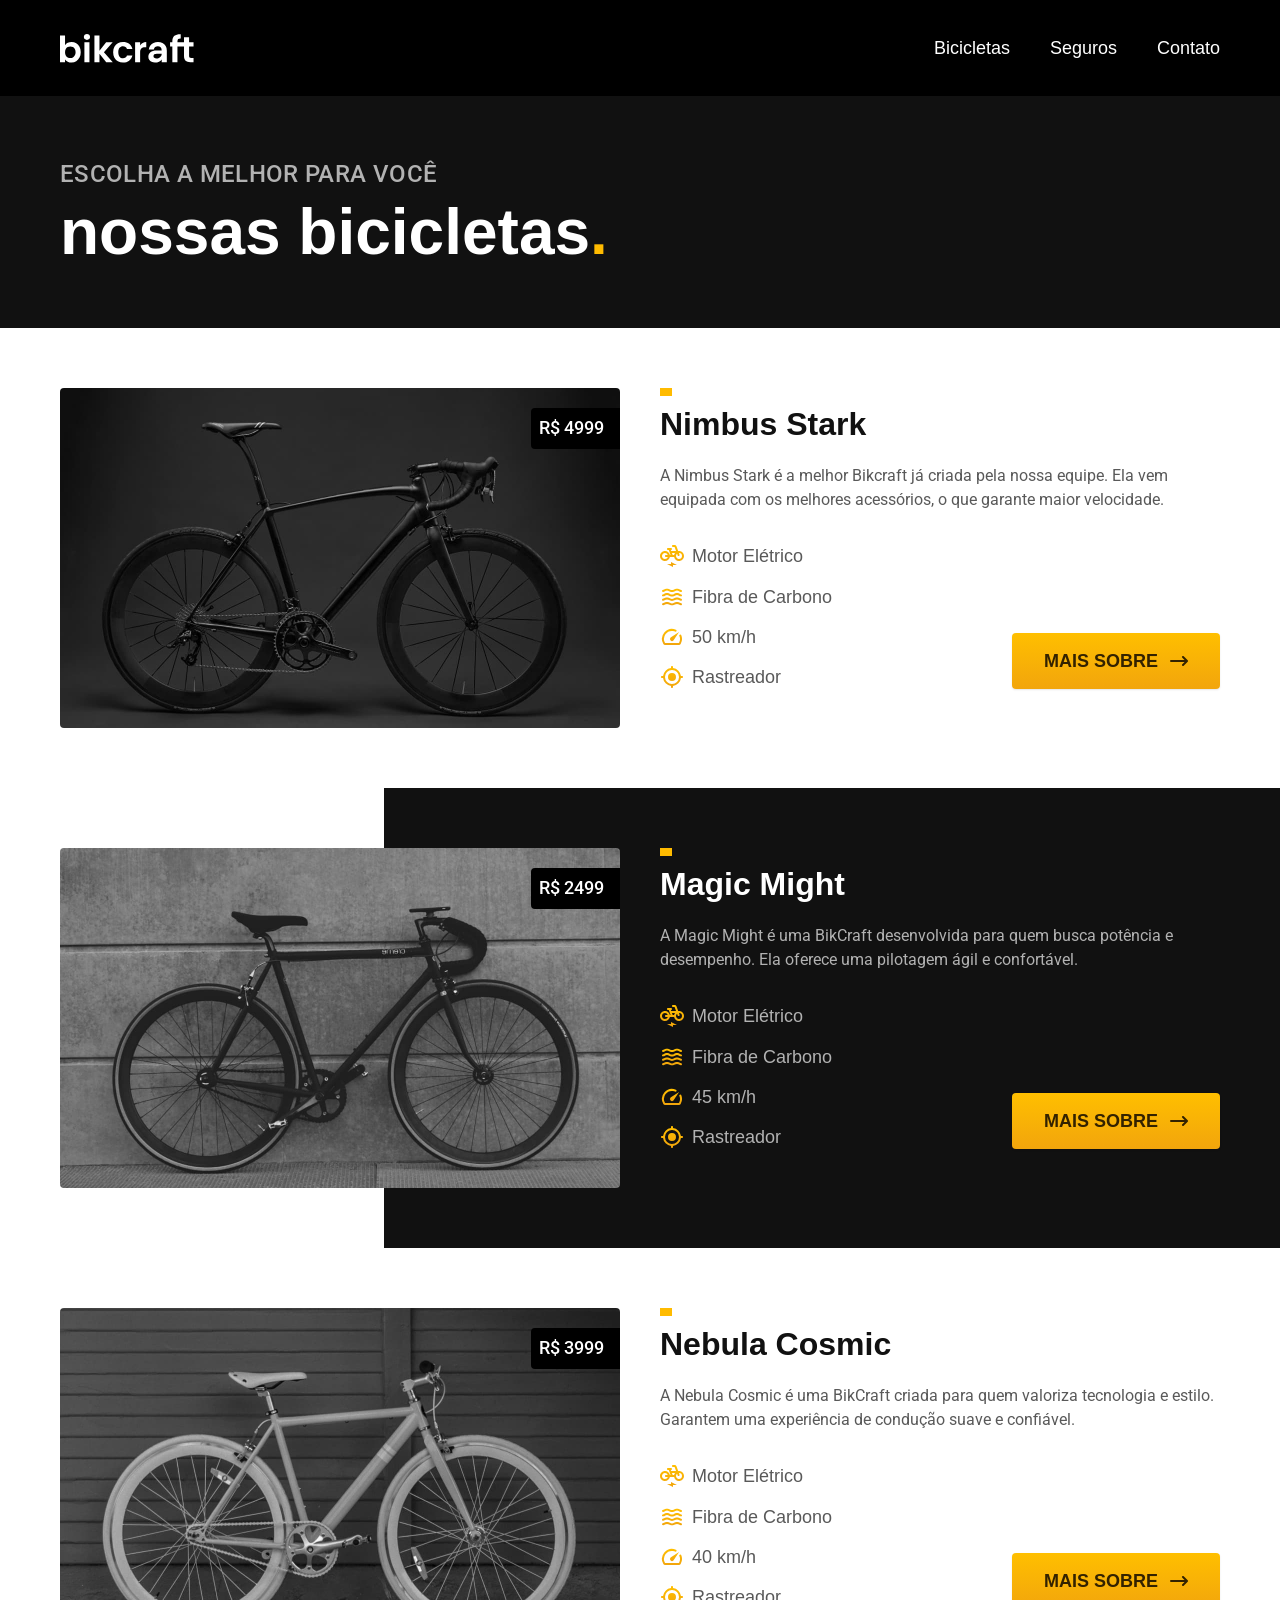
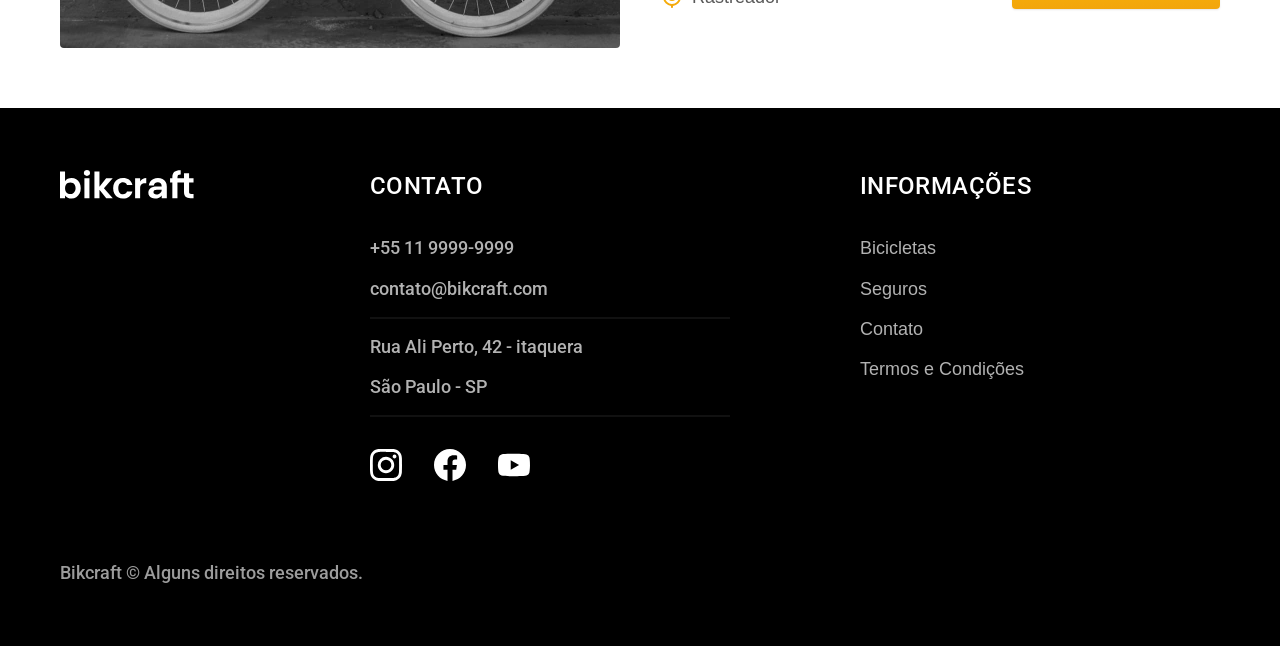
==== bicicletas.html @ 718d8dde "feat: add bicicletas and seguros pages with corresponding styles" ====
<!doctype html>
<html lang="pt-br">
  <head>
    <meta charset="UTF-8" />
    <meta name="viewport" content="width=device-width, initial-scale=1.0" />
    <title>Bicicletas | BikCraft</title>
    <meta name="description" content="Termos e condições" />

    <link rel="stylesheet" href="./css/style.css" />

    <link rel="preconnect" href="https://fonts.googleapis.com" />
    <link rel="preconnect" href="https://fonts.gstatic.com" crossorigin />
    <link
      href="https://fonts.googleapis.com/css2?family=Merriweather:ital,opsz,wdth,wght@1,18..144,112,300..900&family=Roboto:wght@400;500&display=swap"
      rel="stylesheet"
    />
  </head>
  <body id="bicicletas">
    <header class="header-bg">
      <div class="header container">
        <a href="./"> <img src="./img/bikcraft.svg" alt="bikcraft" /> </a>
        <nav aria-label="primaria"></nav>
        <ul class="header-menu font-1-m cor-0">
          <li><a href="./bicicletas.html">Bicicletas</a></li>
          <li><a href="./seguros.html">Seguros</a></li>
          <li><a href="./contato.html">Contato</a></li>
        </ul>
      </div>
    </header>

    <main>
      <div class="titulo-bg">
        <div class="titulo container">
          <p class="font-2-l-b cor-5">Escolha a melhor para você</p>
          <h1 class="font-1-xxl cor-0">
            nossas bicicletas<span class="cor-p1">.</span>
          </h1>
        </div>
      </div>

      <div class="bicicletas container">
        <div class="bicicletas-imagem">
          <img src="./img/bicicletas/nimbus.jpg" alt="bicicleta preta" />
          <span class="font-2-m cor-0">R$ 4999</span>
        </div>
        <div class="bicicletas-conteudo">
          <h2 class="font-1-xl">Nimbus Stark</h2>
          <p class="font-2-s cor-8">
            A Nimbus Stark é a melhor Bikcraft já criada pela nossa equipe. Ela
            vem equipada com os melhores acessórios, o que garante maior
            velocidade.
          </p>
          <ul class="font-1-m cor-8">
            <li>
              <img src="./img/icones/eletrica.svg" alt="" /> Motor Elétrico
            </li>
            <li>
              <img src="./img/icones/carbono.svg" alt="" /> Fibra de Carbono
            </li>
            <li><img src="./img/icones/velocidade.svg" alt="" /> 50 km/h</li>
            <li><img src="./img/icones/rastreador.svg" alt="" /> Rastreador</li>
          </ul>
          <a class="botao seta" href="./bicicletas/nimbus.html">Mais sobre</a>
        </div>
      </div>

      <div class="bicicletas-bg">
        <div class="bicicletas container">
          <div class="bicicletas-imagem">
            <img src="./img/bicicletas/magic.jpg" alt="bicicleta preta" />
            <span class="font-2-m cor-0">R$ 2499</span>
          </div>
          <div class="bicicletas-conteudo">
            <h2 class="font-1-xl cor-0">Magic Might</h2>
            <p class="font-2-s cor-5">
              A Magic Might é uma BikCraft desenvolvida para quem busca potência
              e desempenho. Ela oferece uma pilotagem ágil e confortável.
            </p>
            <ul class="font-1-m cor-5">
              <li>
                <img src="./img/icones/eletrica.svg" alt="" /> Motor Elétrico
              </li>
              <li>
                <img src="./img/icones/carbono.svg" alt="" /> Fibra de Carbono
              </li>
              <li><img src="./img/icones/velocidade.svg" alt="" /> 45 km/h</li>
              <li>
                <img src="./img/icones/rastreador.svg" alt="" /> Rastreador
              </li>
            </ul>
            <a class="botao seta" href="./bicicletas/magic.html">Mais sobre</a>
          </div>
        </div>
      </div>

      <div class="bicicletas container">
        <div class="bicicletas-imagem">
          <img src="./img/bicicletas/nebula.jpg" alt="bicicleta preta" />
          <span class="font-2-m cor-0">R$ 3999</span>
        </div>
        <div class="bicicletas-conteudo">
          <h2 class="font-1-xl">Nebula Cosmic</h2>
          <p class="font-2-s cor-8">
            A Nebula Cosmic é uma BikCraft criada para quem valoriza tecnologia
            e estilo. Garantem uma experiência de condução suave e confiável.
          </p>
          <ul class="font-1-m cor-8">
            <li>
              <img src="./img/icones/eletrica.svg" alt="" /> Motor Elétrico
            </li>
            <li>
              <img src="./img/icones/carbono.svg" alt="" /> Fibra de Carbono
            </li>
            <li><img src="./img/icones/velocidade.svg" alt="" /> 40 km/h</li>
            <li><img src="./img/icones/rastreador.svg" alt="" /> Rastreador</li>
          </ul>
          <a class="botao seta" href="./bicicletas/nebula.html">Mais sobre</a>
        </div>
      </div>
    </main>

    <footer class="footer-bg">
      <div class="footer container">
        <img src="./img/bikcraft.svg" alt="Bikcraft" />
        <div class="footer-contato">
          <h3 class="font-2-l-b cor-0">Contato</h3>
          <ul class="font-2-m cor-5">
            <li><a href="tel:+551199999999">+55 11 9999-9999</a></li>
            <li>
              <a href="mailto:contato@bikcraft.com">contato@bikcraft.com</a>
            </li>
            <li>Rua Ali Perto, 42 - itaquera</li>
            <li>São Paulo - SP</li>
          </ul>
          <div class="footer-redes">
            <a href="./">
              <img src="./img/redes/instagram.svg" alt="Instagram" />
            </a>
            <a href="./">
              <img src="./img/redes/facebook.svg" alt="Facebook" />
            </a>
            <a href="./">
              <img src="./img/redes/youtube.svg" alt="Youtube" />
            </a>
          </div>
        </div>
        <div class="footer-informacoes">
          <h3 class="font-2-l-b cor-0">Informações</h3>
          <nav>
            <ul class="font-1-m cor-5">
              <li><a href="./bicicletas.html">Bicicletas</a></li>
              <li><a href="./seguros.html">Seguros</a></li>
              <li><a href="./contato.html">Contato</a></li>
              <li><a href="./termos.html">Termos e Condições</a></li>
            </ul>
          </nav>
        </div>
        <p class="footer-copy font-2-m cor-6">
          Bikcraft © Alguns direitos reservados.
        </p>
      </div>
    </footer>
  </body>
</html>
---- css/style.css ----
@import url(./global/global.css);
@import url(./utilidades/tipografia.css);
@import url(./utilidades/cores.css);

@import url(./global/header.css);
@import url(./global/footer.css);

/** utilidades */
@import url(./utilidades/componentes.css);

/** Home */
@import url(./home/introducao.css);
@import url(./home/tecnologia.css);
@import url(./home/parceiros.css);
@import url(./home/depoimento.css);

/** bicicletas */
@import url(./bicicletas/bicicletas-lista.css);
@import url(./bicicletas/bicicletas.css);

/** Seguros */
@import url(./seguros/seguros.css);
@import url(./seguros/vantagens.css);
@import url(./seguros/perguntas.css);

/** Termos */
@import url(./termos/termos.css);
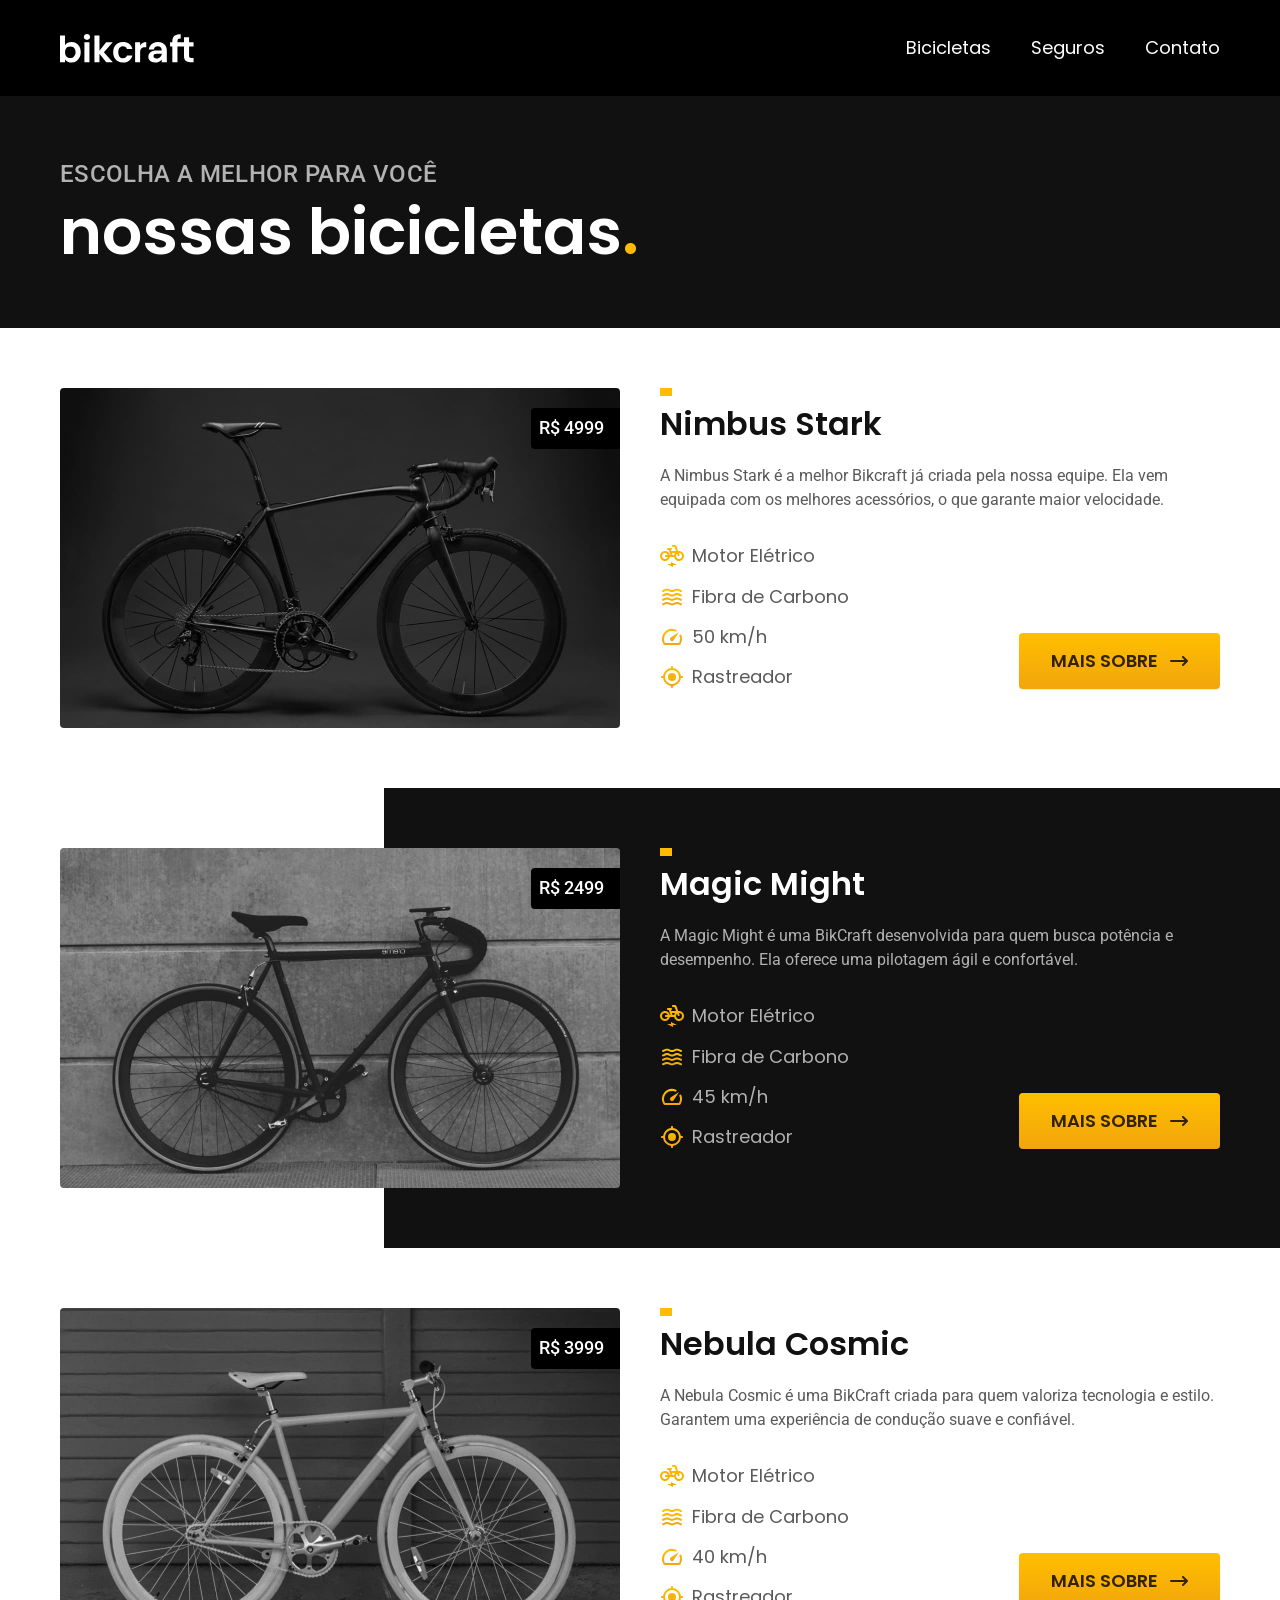
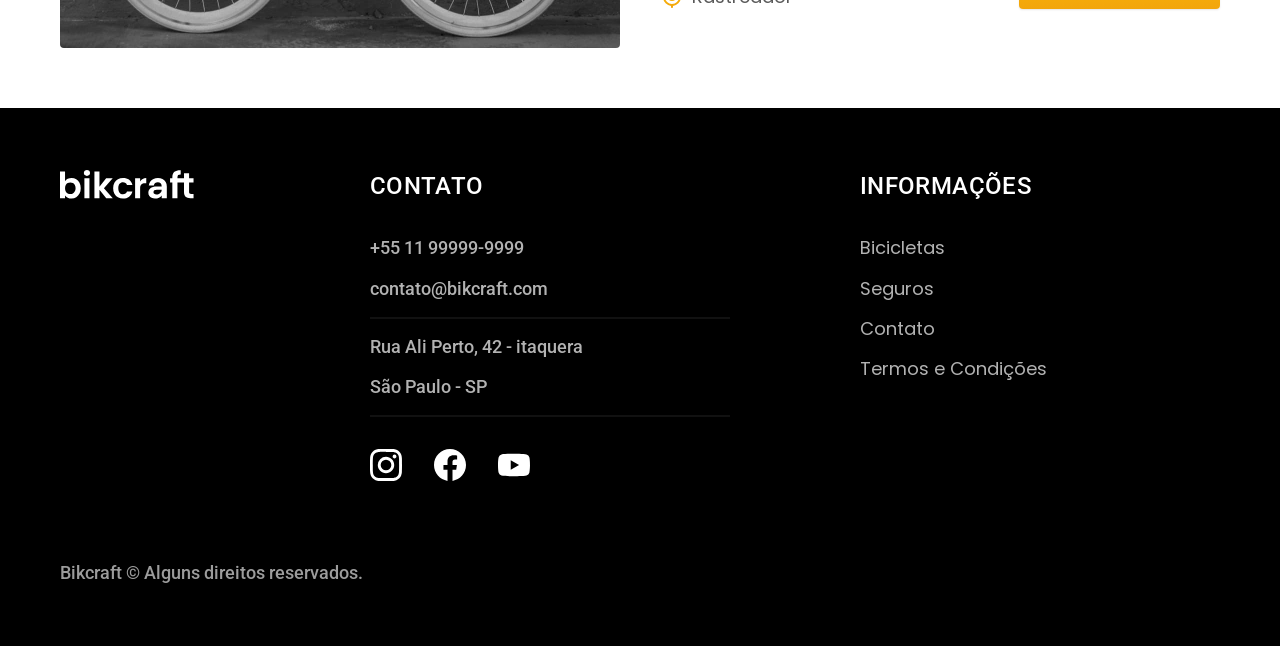
==== commit 8f8a214c: "eat: add new product pages - Created nebula.html and nimbus.html with detailed specifications and pu" ====
--- a/bicicletas.html
+++ b/bicicletas.html
@@ -11,7 +11,7 @@
     <link rel="preconnect" href="https://fonts.googleapis.com" />
     <link rel="preconnect" href="https://fonts.gstatic.com" crossorigin />
     <link
-      href="https://fonts.googleapis.com/css2?family=Merriweather:ital,opsz,wdth,wght@1,18..144,112,300..900&family=Roboto:wght@400;500&display=swap"
+      href="https://fonts.googleapis.com/css2?family=Merriweather:ital,wght@1,900&family=Poppins:wght@500;600&family=Roboto:wght@400;500&display=swap"
       rel="stylesheet"
     />
   </head>
@@ -52,13 +52,13 @@
           </p>
           <ul class="font-1-m cor-8">
             <li>
-              <img src="./img/icones/eletrica.svg" alt="" /> Motor Elétrico
+              <img src="./img/icones/eletrica.svg" alt="" />Motor Elétrico
             </li>
             <li>
-              <img src="./img/icones/carbono.svg" alt="" /> Fibra de Carbono
+              <img src="./img/icones/carbono.svg" alt="" />Fibra de Carbono
             </li>
-            <li><img src="./img/icones/velocidade.svg" alt="" /> 50 km/h</li>
-            <li><img src="./img/icones/rastreador.svg" alt="" /> Rastreador</li>
+            <li><img src="./img/icones/velocidade.svg" alt="" />50 km/h</li>
+            <li><img src="./img/icones/rastreador.svg" alt="" />Rastreador</li>
           </ul>
           <a class="botao seta" href="./bicicletas/nimbus.html">Mais sobre</a>
         </div>
@@ -78,14 +78,14 @@
             </p>
             <ul class="font-1-m cor-5">
               <li>
-                <img src="./img/icones/eletrica.svg" alt="" /> Motor Elétrico
+                <img src="./img/icones/eletrica.svg" alt="" />Motor Elétrico
               </li>
               <li>
-                <img src="./img/icones/carbono.svg" alt="" /> Fibra de Carbono
+                <img src="./img/icones/carbono.svg" alt="" />Fibra de Carbono
               </li>
-              <li><img src="./img/icones/velocidade.svg" alt="" /> 45 km/h</li>
+              <li><img src="./img/icones/velocidade.svg" alt="" />45 km/h</li>
               <li>
-                <img src="./img/icones/rastreador.svg" alt="" /> Rastreador
+                <img src="./img/icones/rastreador.svg" alt="" />Rastreador
               </li>
             </ul>
             <a class="botao seta" href="./bicicletas/magic.html">Mais sobre</a>
@@ -106,13 +106,13 @@
           </p>
           <ul class="font-1-m cor-8">
             <li>
-              <img src="./img/icones/eletrica.svg" alt="" /> Motor Elétrico
+              <img src="./img/icones/eletrica.svg" alt="" />Motor Elétrico
             </li>
             <li>
-              <img src="./img/icones/carbono.svg" alt="" /> Fibra de Carbono
+              <img src="./img/icones/carbono.svg" alt="" />Fibra de Carbono
             </li>
-            <li><img src="./img/icones/velocidade.svg" alt="" /> 40 km/h</li>
-            <li><img src="./img/icones/rastreador.svg" alt="" /> Rastreador</li>
+            <li><img src="./img/icones/velocidade.svg" alt="" />40 km/h</li>
+            <li><img src="./img/icones/rastreador.svg" alt="" />Rastreador</li>
           </ul>
           <a class="botao seta" href="./bicicletas/nebula.html">Mais sobre</a>
         </div>
@@ -125,7 +125,7 @@
         <div class="footer-contato">
           <h3 class="font-2-l-b cor-0">Contato</h3>
           <ul class="font-2-m cor-5">
-            <li><a href="tel:+551199999999">+55 11 9999-9999</a></li>
+            <li><a href="tel:+551199999999">+55 11 99999-9999</a></li>
             <li>
               <a href="mailto:contato@bikcraft.com">contato@bikcraft.com</a>
             </li>
--- a/css/style.css
+++ b/css/style.css
@@ -7,6 +7,7 @@
 
 /** utilidades */
 @import url(./utilidades/componentes.css);
+@import url(./utilidades/formulario.css);
 
 /** Home */
 @import url(./home/introducao.css);
@@ -18,10 +19,18 @@
 @import url(./bicicletas/bicicletas-lista.css);
 @import url(./bicicletas/bicicletas.css);
 
+/** bicicleta */
+@import url(./bicicleta/bicicleta.css);
+@import url(./bicicleta/seguro.css);
+
 /** Seguros */
 @import url(./seguros/seguros.css);
 @import url(./seguros/vantagens.css);
 @import url(./seguros/perguntas.css);
 
+/** Contato */
+@import url(./contato/contato.css);
+@import url(./contato/loja.css);
+
 /** Termos */
 @import url(./termos/termos.css);
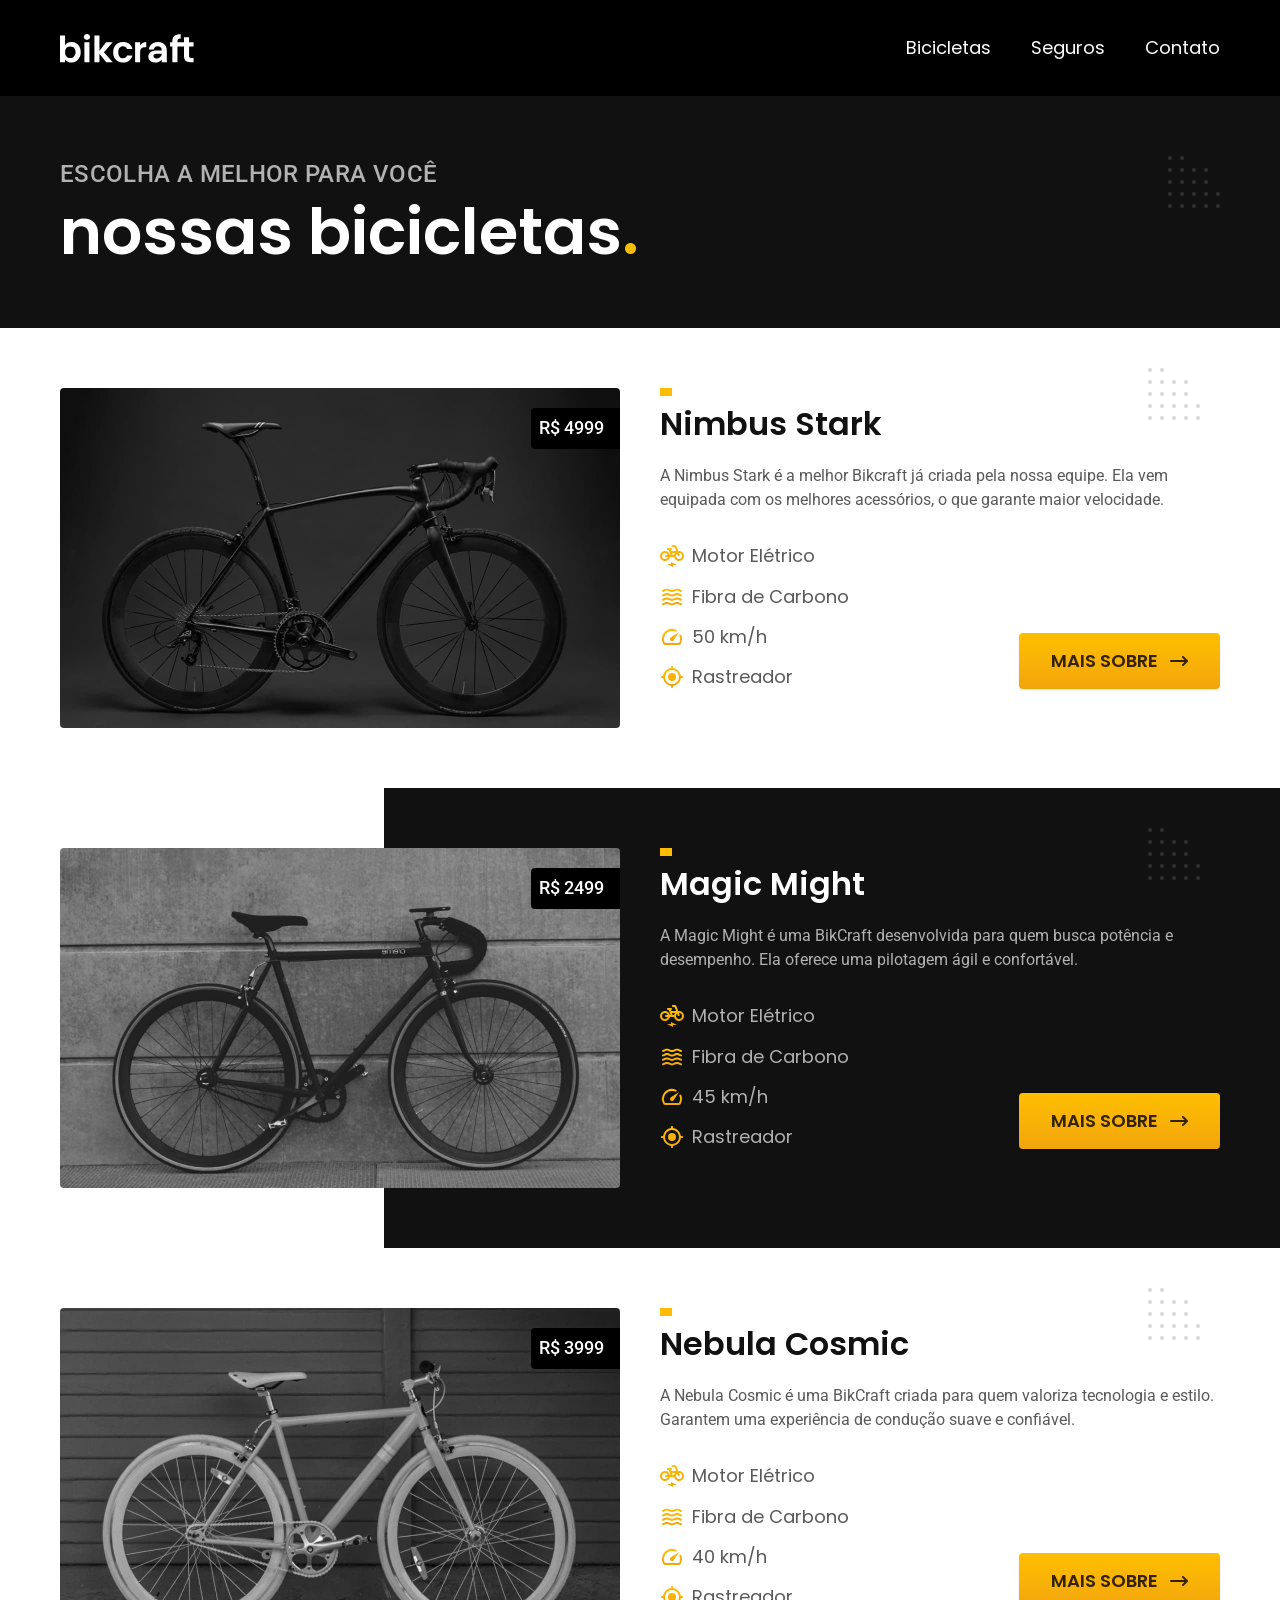
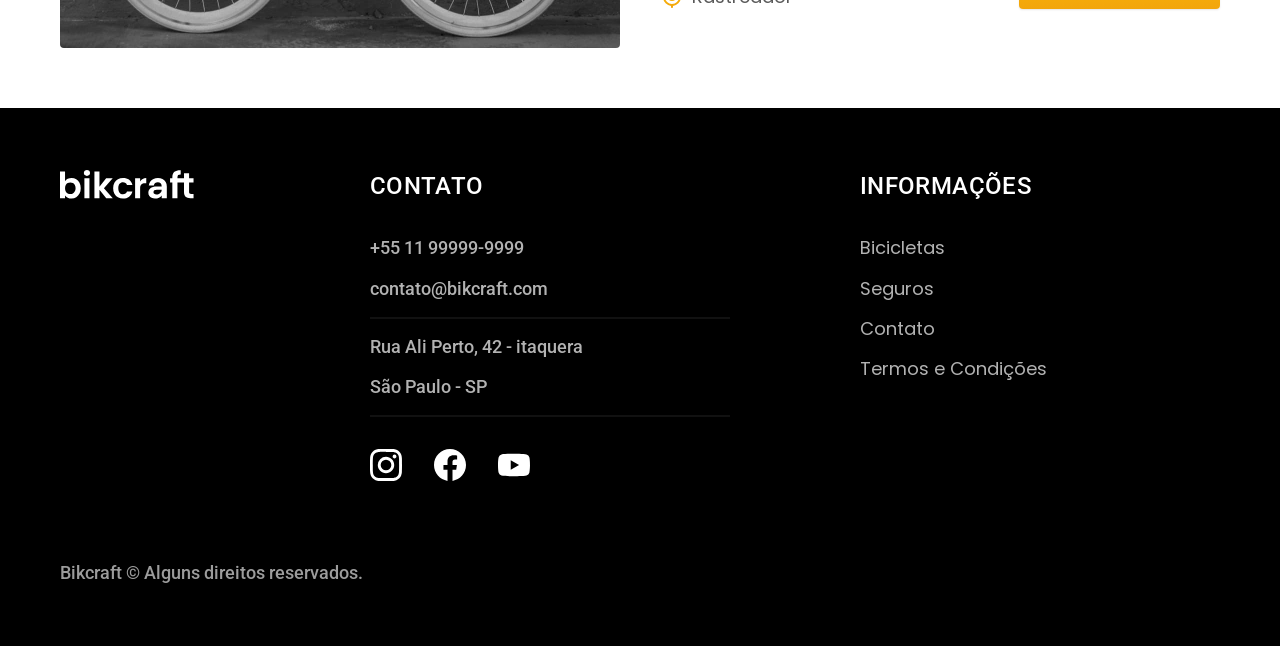
==== commit c009ff5f: "refactor: improve HTML structure and image accessibility across pages" ====
--- a/bicicletas.html
+++ b/bicicletas.html
@@ -6,6 +6,7 @@
     <title>Bicicletas | BikCraft</title>
     <meta name="description" content="Termos e condições" />
 
+    <link rel="preload" href="./css/style.css" as="style" />
     <link rel="stylesheet" href="./css/style.css" />
 
     <link rel="preconnect" href="https://fonts.googleapis.com" />
@@ -18,7 +19,14 @@
   <body id="bicicletas">
     <header class="header-bg">
       <div class="header container">
-        <a href="./"> <img src="./img/bikcraft.svg" alt="bikcraft" /> </a>
+        <a href="./">
+          <img
+            src="./img/bikcraft.svg"
+            width="136"
+            height="32"
+            alt="bikcraft"
+          />
+        </a>
         <nav aria-label="primaria"></nav>
         <ul class="header-menu font-1-m cor-0">
           <li><a href="./bicicletas.html">Bicicletas</a></li>
@@ -52,13 +60,37 @@
           </p>
           <ul class="font-1-m cor-8">
             <li>
-              <img src="./img/icones/eletrica.svg" alt="" />Motor Elétrico
-            </li>
-            <li>
-              <img src="./img/icones/carbono.svg" alt="" />Fibra de Carbono
-            </li>
-            <li><img src="./img/icones/velocidade.svg" alt="" />50 km/h</li>
-            <li><img src="./img/icones/rastreador.svg" alt="" />Rastreador</li>
+              <img
+                src="./img/icones/eletrica.svg"
+                width="24"
+                height="24"
+                alt=""
+              />Motor Elétrico
+            </li>
+            <li>
+              <img
+                src="./img/icones/carbono.svg"
+                width="24"
+                height="24"
+                alt=""
+              />Fibra de Carbono
+            </li>
+            <li>
+              <img
+                src="./img/icones/velocidade.svg"
+                width="24"
+                height="24"
+                alt=""
+              />50 km/h
+            </li>
+            <li>
+              <img
+                src="./img/icones/rastreador.svg"
+                width="24"
+                height="24"
+                alt=""
+              />Rastreador
+            </li>
           </ul>
           <a class="botao seta" href="./bicicletas/nimbus.html">Mais sobre</a>
         </div>
@@ -67,7 +99,12 @@
       <div class="bicicletas-bg">
         <div class="bicicletas container">
           <div class="bicicletas-imagem">
-            <img src="./img/bicicletas/magic.jpg" alt="bicicleta preta" />
+            <img
+              src="./img/bicicletas/magic.jpg"
+              width="1120"
+              height="680"
+              alt="bicicleta preta"
+            />
             <span class="font-2-m cor-0">R$ 2499</span>
           </div>
           <div class="bicicletas-conteudo">
@@ -78,14 +115,36 @@
             </p>
             <ul class="font-1-m cor-5">
               <li>
-                <img src="./img/icones/eletrica.svg" alt="" />Motor Elétrico
-              </li>
-              <li>
-                <img src="./img/icones/carbono.svg" alt="" />Fibra de Carbono
-              </li>
-              <li><img src="./img/icones/velocidade.svg" alt="" />45 km/h</li>
-              <li>
-                <img src="./img/icones/rastreador.svg" alt="" />Rastreador
+                <img
+                  src="./img/icones/eletrica.svg"
+                  width="24"
+                  height="24"
+                  alt=""
+                />Motor Elétrico
+              </li>
+              <li>
+                <img
+                  src="./img/icones/carbono.svg"
+                  width="24"
+                  height="24"
+                  alt=""
+                />Fibra de Carbono
+              </li>
+              <li>
+                <img
+                  src="./img/icones/velocidade.svg"
+                  width="24"
+                  height="24"
+                  alt=""
+                />45 km/h
+              </li>
+              <li>
+                <img
+                  src="./img/icones/rastreador.svg"
+                  width="24"
+                  height="24"
+                  alt=""
+                />Rastreador
               </li>
             </ul>
             <a class="botao seta" href="./bicicletas/magic.html">Mais sobre</a>
@@ -95,7 +154,12 @@
 
       <div class="bicicletas container">
         <div class="bicicletas-imagem">
-          <img src="./img/bicicletas/nebula.jpg" alt="bicicleta preta" />
+          <img
+            src="./img/bicicletas/nebula.jpg"
+            width="1120"
+            height="680"
+            alt="bicicleta preta"
+          />
           <span class="font-2-m cor-0">R$ 3999</span>
         </div>
         <div class="bicicletas-conteudo">
@@ -106,13 +170,37 @@
           </p>
           <ul class="font-1-m cor-8">
             <li>
-              <img src="./img/icones/eletrica.svg" alt="" />Motor Elétrico
-            </li>
-            <li>
-              <img src="./img/icones/carbono.svg" alt="" />Fibra de Carbono
-            </li>
-            <li><img src="./img/icones/velocidade.svg" alt="" />40 km/h</li>
-            <li><img src="./img/icones/rastreador.svg" alt="" />Rastreador</li>
+              <img
+                src="./img/icones/eletrica.svg"
+                width="24"
+                height="24"
+                alt=""
+              />Motor Elétrico
+            </li>
+            <li>
+              <img
+                src="./img/icones/carbono.svg"
+                width="24"
+                height="24"
+                alt=""
+              />Fibra de Carbono
+            </li>
+            <li>
+              <img
+                src="./img/icones/velocidade.svg"
+                width="24"
+                height="24"
+                alt=""
+              />40 km/h
+            </li>
+            <li>
+              <img
+                src="./img/icones/rastreador.svg"
+                width="24"
+                height="24"
+                alt=""
+              />Rastreador
+            </li>
           </ul>
           <a class="botao seta" href="./bicicletas/nebula.html">Mais sobre</a>
         </div>
@@ -121,7 +209,7 @@
 
     <footer class="footer-bg">
       <div class="footer container">
-        <img src="./img/bikcraft.svg" alt="Bikcraft" />
+        <img src="./img/bikcraft.svg" width="136" height="32" alt="Bikcraft" />
         <div class="footer-contato">
           <h3 class="font-2-l-b cor-0">Contato</h3>
           <ul class="font-2-m cor-5">
@@ -134,13 +222,28 @@
           </ul>
           <div class="footer-redes">
             <a href="./">
-              <img src="./img/redes/instagram.svg" alt="Instagram" />
+              <img
+                src="./img/redes/instagram.svg"
+                width="32"
+                height="32"
+                alt="Instagram"
+              />
             </a>
             <a href="./">
-              <img src="./img/redes/facebook.svg" alt="Facebook" />
+              <img
+                src="./img/redes/facebook.svg"
+                width="32"
+                height="32"
+                alt="Facebook"
+              />
             </a>
             <a href="./">
-              <img src="./img/redes/youtube.svg" alt="Youtube" />
+              <img
+                src="./img/redes/youtube.svg"
+                width="32"
+                height="32"
+                alt="Youtube"
+              />
             </a>
           </div>
         </div>
--- a/css/style.css
+++ b/css/style.css
@@ -32,5 +32,8 @@
 @import url(./contato/contato.css);
 @import url(./contato/loja.css);
 
+/** orcamento */
+@import url(./orcamento/orcamento.css);
+
 /** Termos */
 @import url(./termos/termos.css);
--- a/css/style.css
+++ b/css/style.css
@@ -32,5 +32,8 @@
 @import url(./contato/contato.css);
 @import url(./contato/loja.css);
 
+/** orcamento */
+@import url(./orcamento/orcamento.css);
+
 /** Termos */
 @import url(./termos/termos.css);
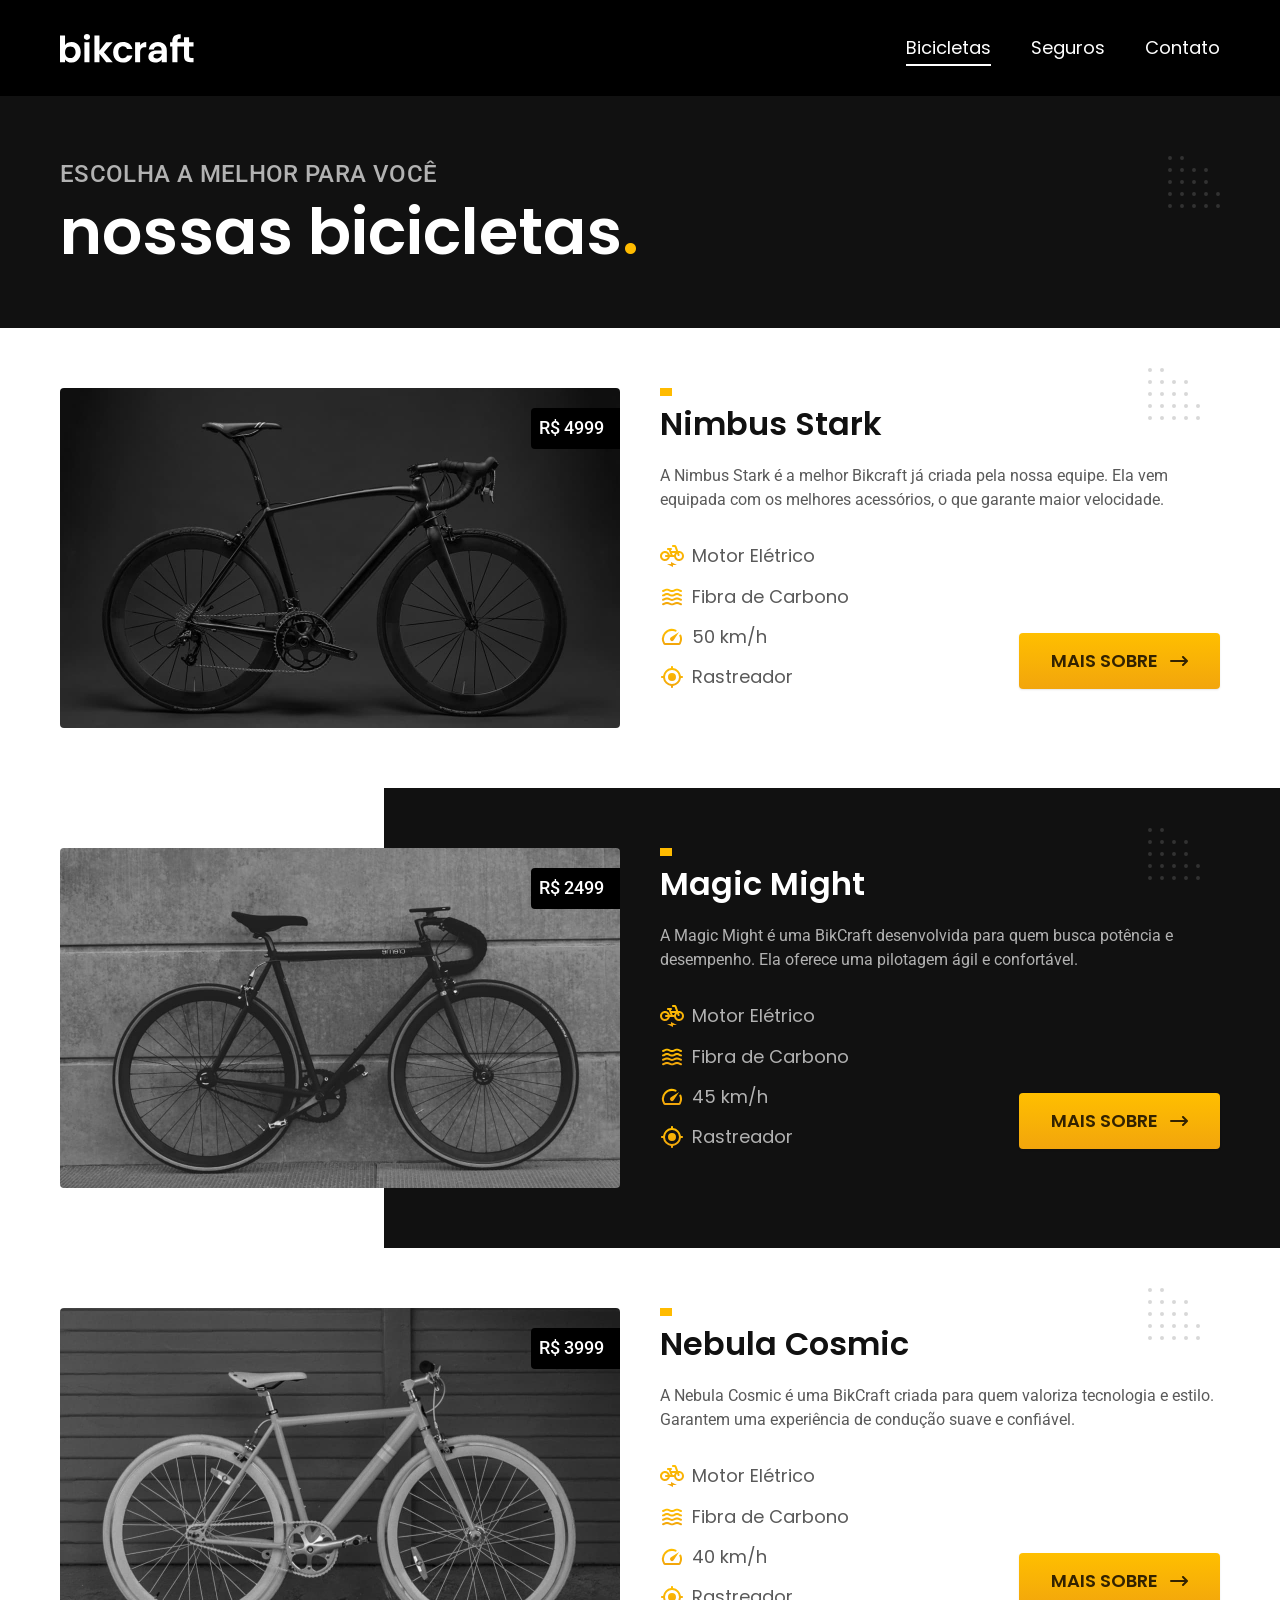
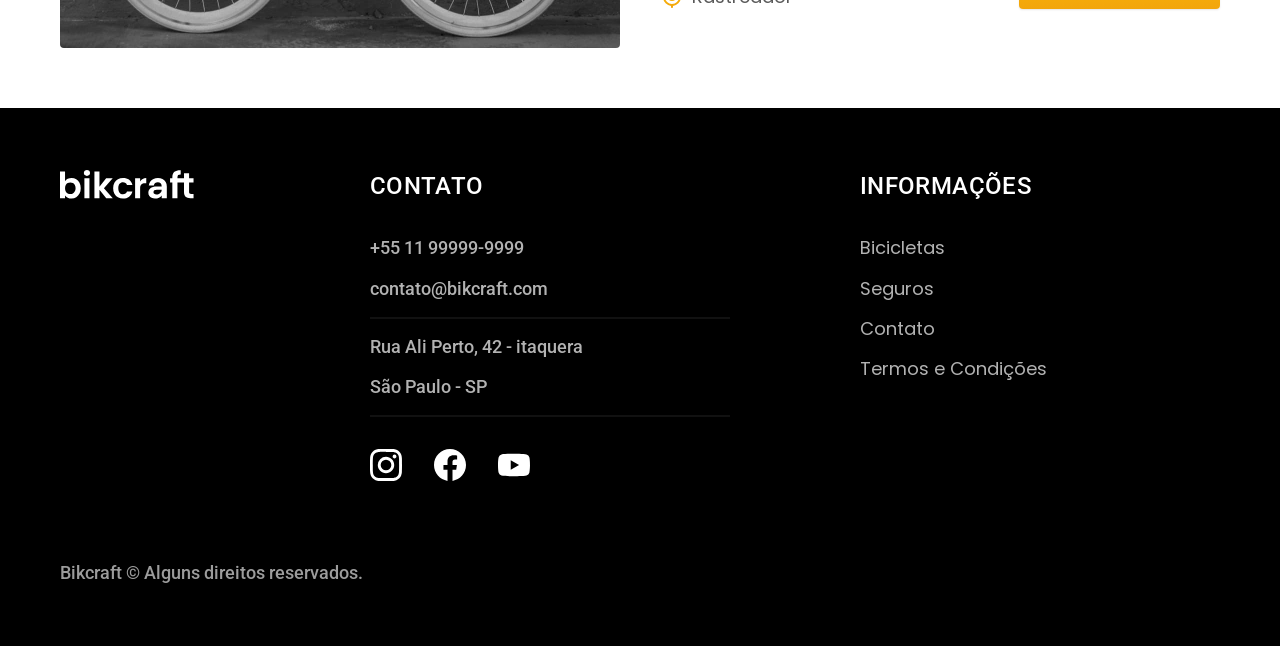
==== commit 2a8da695: "feat: add animations and JavaScript functionality" ====
--- a/bicicletas.html
+++ b/bicicletas.html
@@ -15,6 +15,9 @@
       href="https://fonts.googleapis.com/css2?family=Merriweather:ital,wght@1,900&family=Poppins:wght@500;600&family=Roboto:wght@400;500&display=swap"
       rel="stylesheet"
     />
+    <script>
+      document.documentElement.classList.add("js");
+    </script>
   </head>
   <body id="bicicletas">
     <header class="header-bg">
@@ -38,7 +41,7 @@
 
     <main>
       <div class="titulo-bg">
-        <div class="titulo container">
+        <div class="titulo container fadeInDown" data-anime="200">
           <p class="font-2-l-b cor-5">Escolha a melhor para você</p>
           <h1 class="font-1-xxl cor-0">
             nossas bicicletas<span class="cor-p1">.</span>
@@ -46,7 +49,7 @@
         </div>
       </div>
 
-      <div class="bicicletas container">
+      <div class="bicicletas container fadeInLeft" data-anime="300">
         <div class="bicicletas-imagem">
           <img src="./img/bicicletas/nimbus.jpg" alt="bicicleta preta" />
           <span class="font-2-m cor-0">R$ 4999</span>
@@ -97,7 +100,7 @@
       </div>
 
       <div class="bicicletas-bg">
-        <div class="bicicletas container">
+        <div class="bicicletas container fadeInRight" data-anime="400">
           <div class="bicicletas-imagem">
             <img
               src="./img/bicicletas/magic.jpg"
@@ -152,7 +155,7 @@
         </div>
       </div>
 
-      <div class="bicicletas container">
+      <div class="bicicletas container fadeInLeft" data-anime="500">
         <div class="bicicletas-imagem">
           <img
             src="./img/bicicletas/nebula.jpg"
@@ -263,5 +266,8 @@
         </p>
       </div>
     </footer>
+
+    <script src="./js/plugins/simple-anime.js"></script>
+    <script src="./js/script.js"></script>
   </body>
 </html>
--- a/css/style.css
+++ b/css/style.css
@@ -1,6 +1,7 @@
 @import url(./global/global.css);
 @import url(./utilidades/tipografia.css);
 @import url(./utilidades/cores.css);
+@import url(./utilidades/animacao.css);
 
 @import url(./global/header.css);
 @import url(./global/footer.css);
--- a/css/style.css
+++ b/css/style.css
@@ -1,6 +1,7 @@
 @import url(./global/global.css);
 @import url(./utilidades/tipografia.css);
 @import url(./utilidades/cores.css);
+@import url(./utilidades/animacao.css);
 
 @import url(./global/header.css);
 @import url(./global/footer.css);
